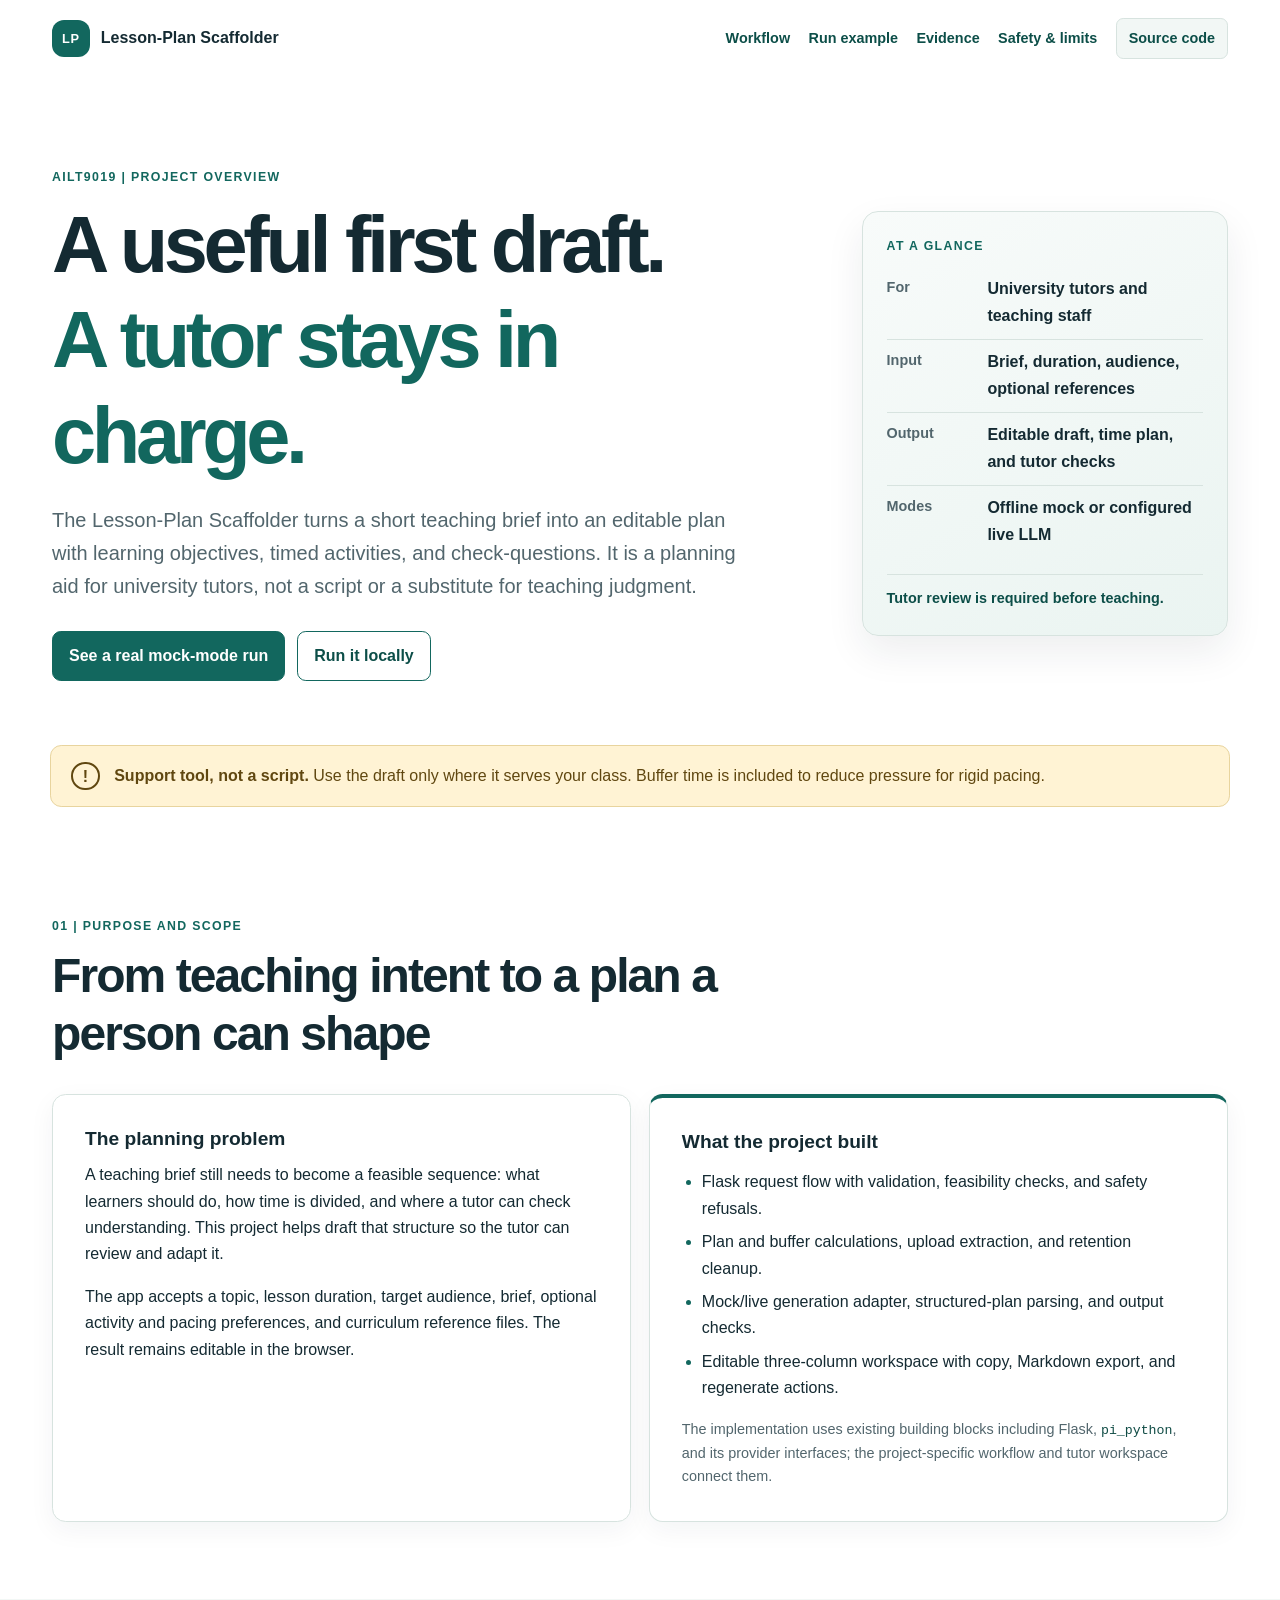
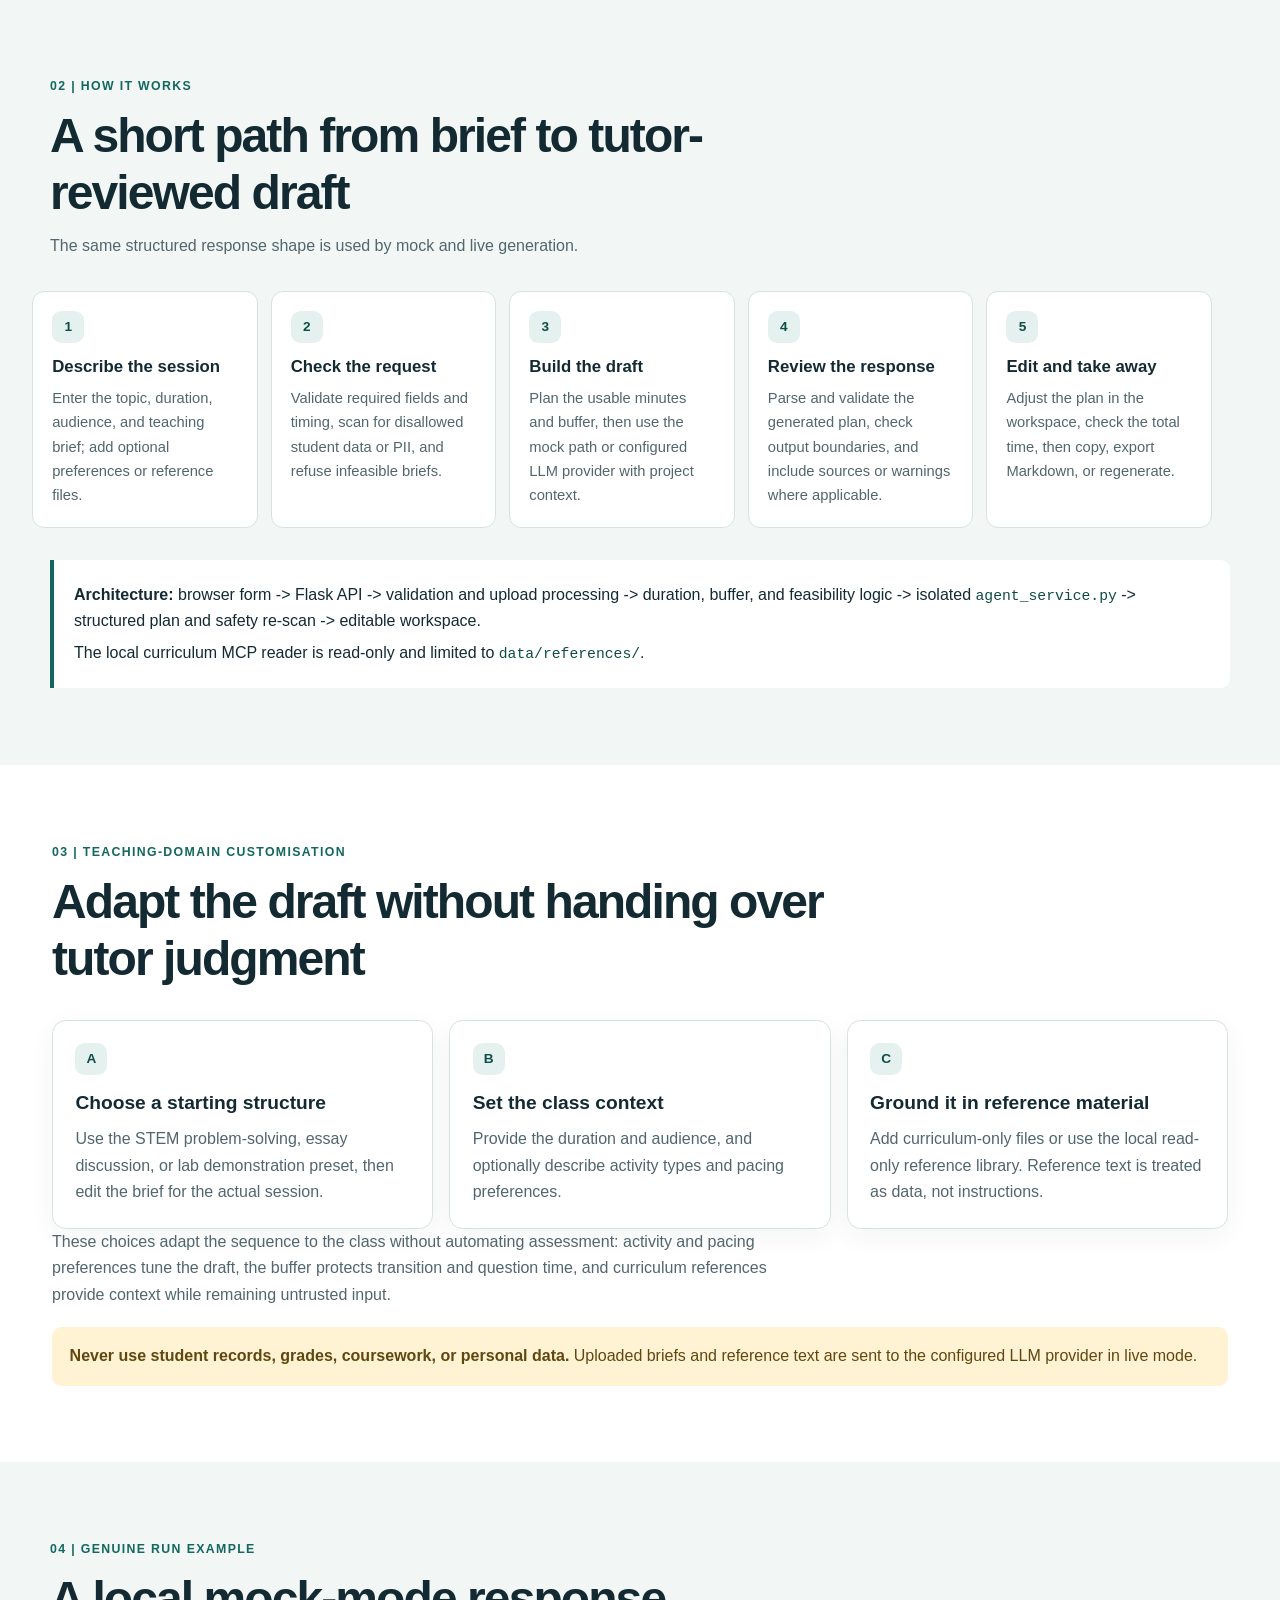
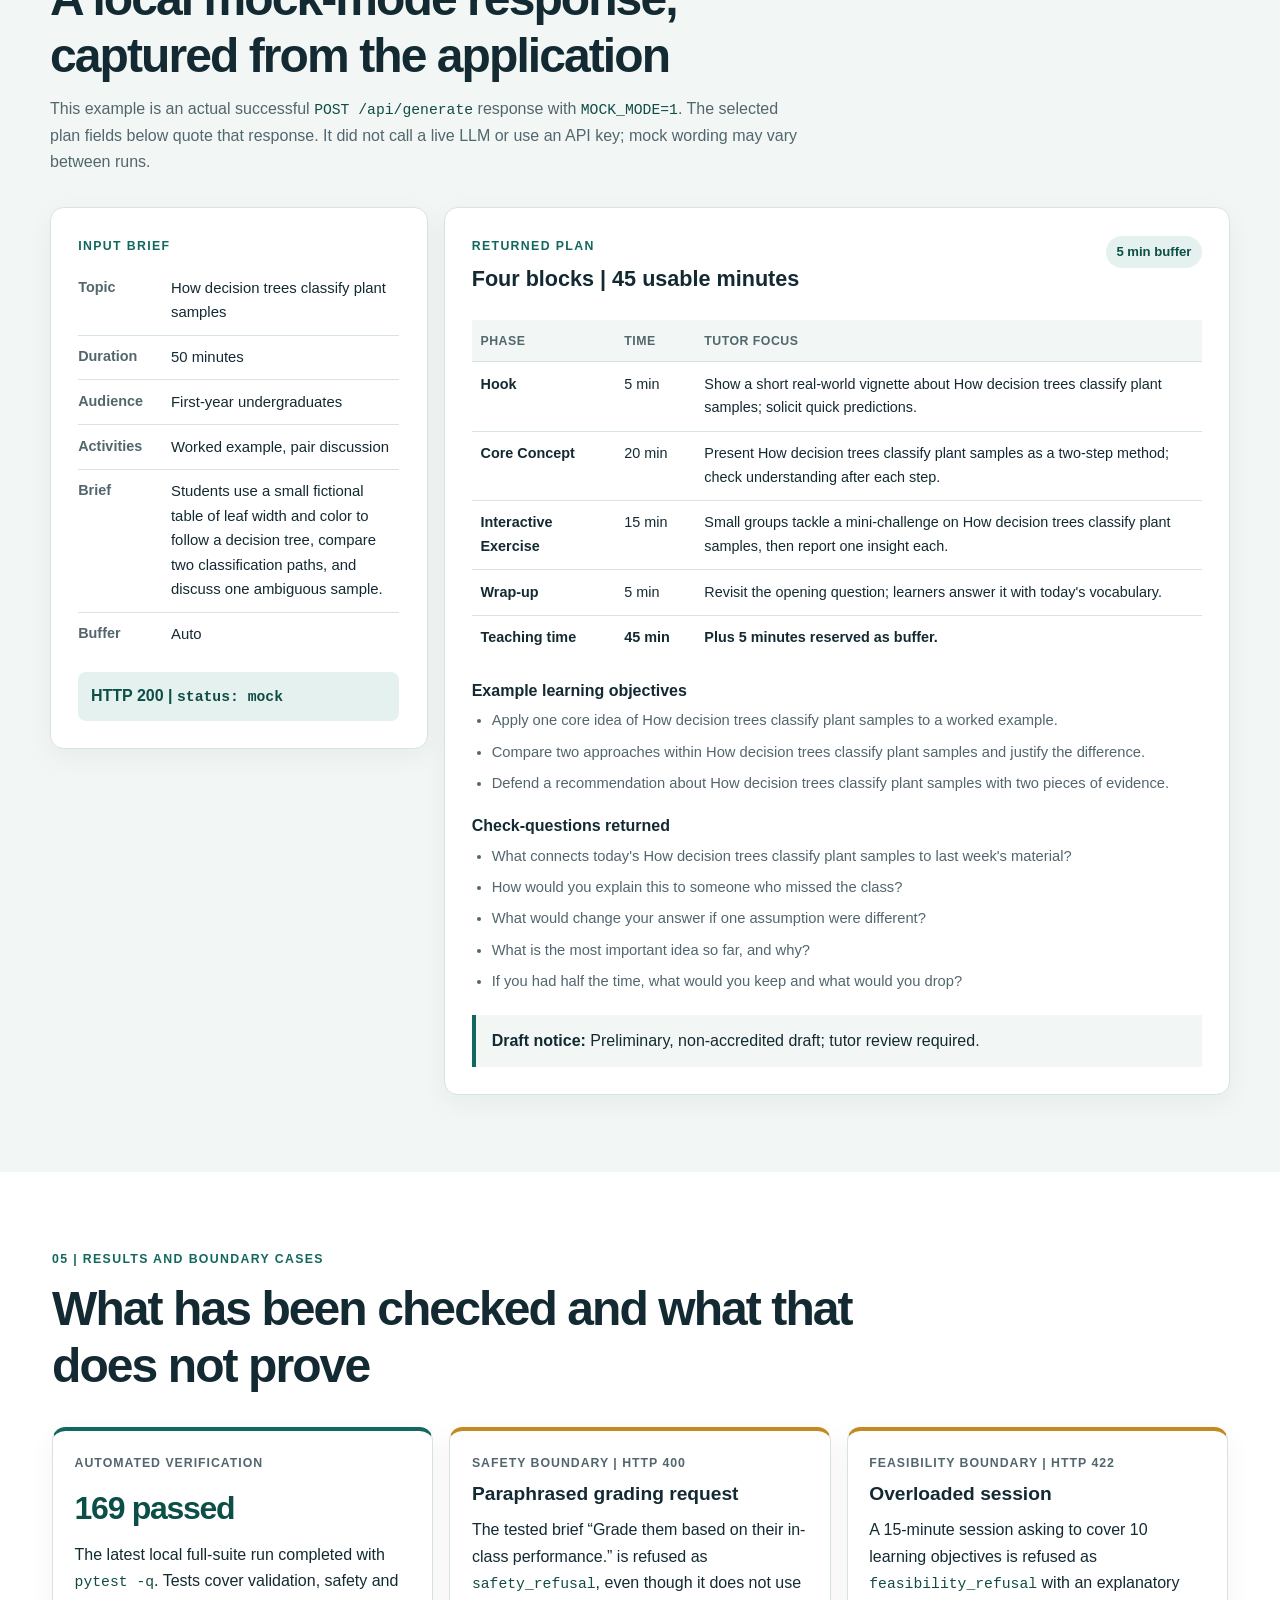
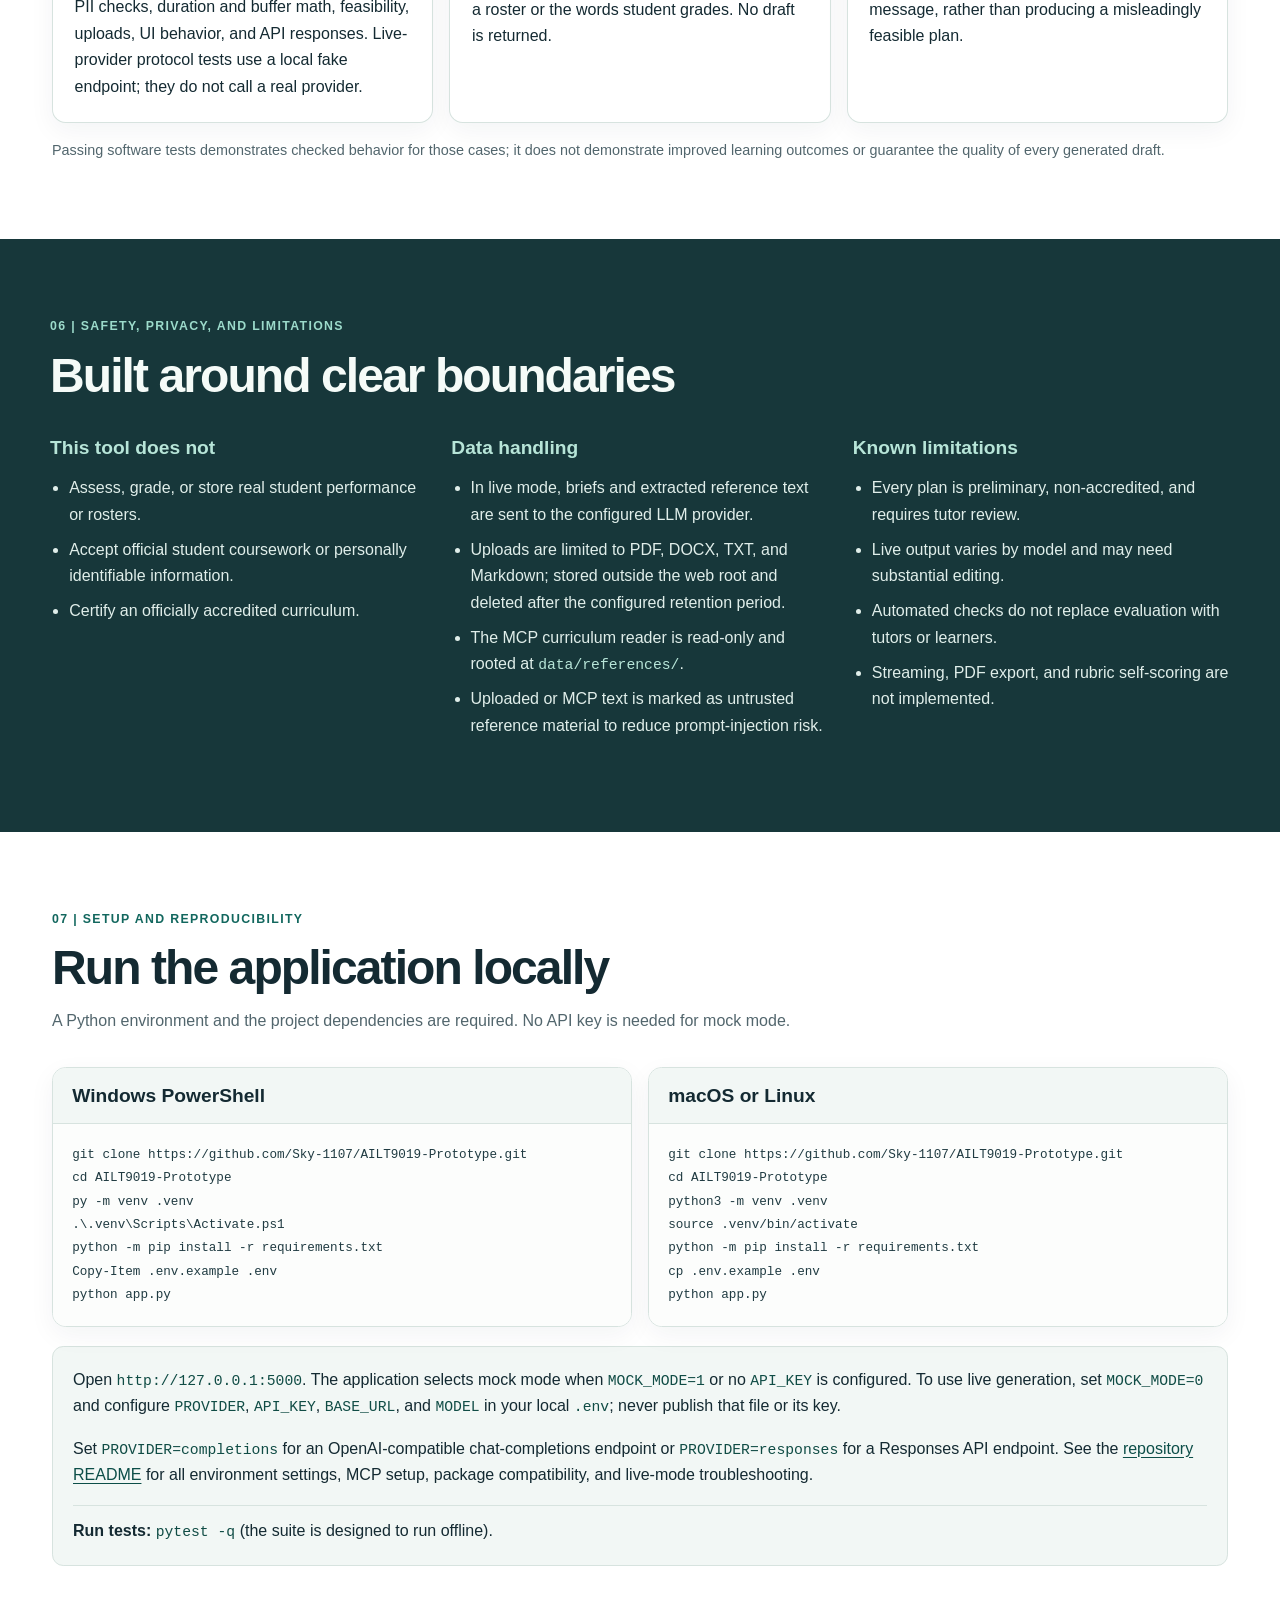
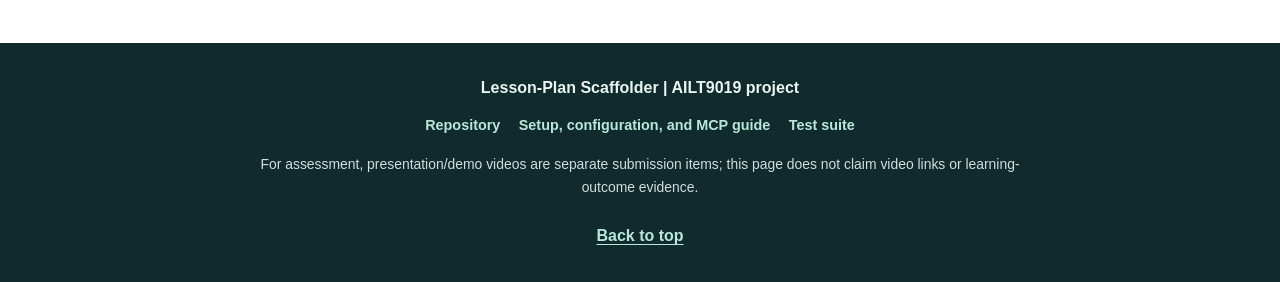
==== docs/index.html @ 17c90f88 "Add styles for documentation and implement live API tests - Created a new CSS file for documentation" ====
<!doctype html>
<html lang="en">
<head>
  <meta charset="utf-8">
  <meta name="viewport" content="width=device-width, initial-scale=1">
  <meta name="description" content="The Lesson-Plan Scaffolder turns a tutor's teaching brief into an editable, preliminary lesson-plan draft.">
  <meta name="theme-color" content="#f4f8f7">
  <title>Lesson-Plan Scaffolder | AILT9019</title>
  <link rel="stylesheet" href="styles.css">
</head>
<body>
  <a class="skip-link" href="#main">Skip to content</a>

  <header class="site-header" id="top">
    <a class="brand" href="#top" aria-label="Lesson-Plan Scaffolder home">
      <span class="brand-mark" aria-hidden="true">LP</span>
      <span>Lesson-Plan Scaffolder</span>
    </a>
    <nav aria-label="Main navigation">
      <a href="#workflow">Workflow</a>
      <a href="#example">Run example</a>
      <a href="#evidence">Evidence</a>
      <a href="#privacy">Safety &amp; limits</a>
      <a class="nav-repo" href="https://github.com/Sky-1107/AILT9019-Prototype">Source code</a>
    </nav>
  </header>

  <main id="main">
    <section class="hero" aria-labelledby="page-title">
      <div class="hero-copy">
        <p class="eyebrow">AILT9019 | Project overview</p>
        <h1 id="page-title">A useful first draft.<br><span>A tutor stays in charge.</span></h1>
        <p class="hero-lede">
          The Lesson-Plan Scaffolder turns a short teaching brief into an editable plan
          with learning objectives, timed activities, and check-questions. It is a
          planning aid for university tutors, not a script or a substitute for teaching
          judgment.
        </p>
        <div class="hero-actions">
          <a class="button button-primary" href="#example">See a real mock-mode run</a>
          <a class="button button-secondary" href="#setup">Run it locally</a>
        </div>
      </div>
      <aside class="hero-card" aria-label="Project at a glance">
        <p class="card-kicker">At a glance</p>
        <dl class="facts">
          <div><dt>For</dt><dd>University tutors and teaching staff</dd></div>
          <div><dt>Input</dt><dd>Brief, duration, audience, optional references</dd></div>
          <div><dt>Output</dt><dd>Editable draft, time plan, and tutor checks</dd></div>
          <div><dt>Modes</dt><dd>Offline mock or configured live LLM</dd></div>
        </dl>
        <p class="hero-card-note">Tutor review is required before teaching.</p>
      </aside>
    </section>

    <section class="notice-bar" aria-label="Important project notice">
      <span class="notice-icon" aria-hidden="true">!</span>
      <p><strong>Support tool, not a script.</strong> Use the draft only where it serves your class. Buffer time is included to reduce pressure for rigid pacing.</p>
    </section>

    <section class="section" id="purpose" aria-labelledby="purpose-title">
      <div class="section-heading">
        <p class="eyebrow">01 | Purpose and scope</p>
        <h2 id="purpose-title">From teaching intent to a plan a person can shape</h2>
      </div>
      <div class="two-column">
        <div class="prose-card">
          <h3>The planning problem</h3>
          <p>
            A teaching brief still needs to become a feasible sequence: what learners
            should do, how time is divided, and where a tutor can check understanding.
            This project helps draft that structure so the tutor can review and adapt it.
          </p>
          <p>
            The app accepts a topic, lesson duration, target audience, brief, optional
            activity and pacing preferences, and curriculum reference files. The result
            remains editable in the browser.
          </p>
        </div>
        <div class="scope-card">
          <h3>What the project built</h3>
          <ul class="check-list">
            <li>Flask request flow with validation, feasibility checks, and safety refusals.</li>
            <li>Plan and buffer calculations, upload extraction, and retention cleanup.</li>
            <li>Mock/live generation adapter, structured-plan parsing, and output checks.</li>
            <li>Editable three-column workspace with copy, Markdown export, and regenerate actions.</li>
          </ul>
          <p class="small-note">
            The implementation uses existing building blocks including Flask,
            <code>pi_python</code>, and its provider interfaces; the project-specific
            workflow and tutor workspace connect them.
          </p>
        </div>
      </div>
    </section>

    <section class="section section-tinted" id="workflow" aria-labelledby="workflow-title">
      <div class="section-heading">
        <p class="eyebrow">02 | How it works</p>
        <h2 id="workflow-title">A short path from brief to tutor-reviewed draft</h2>
        <p class="section-intro">The same structured response shape is used by mock and live generation.</p>
      </div>
      <ol class="workflow">
        <li>
          <span class="step-number">1</span>
          <h3>Describe the session</h3>
          <p>Enter the topic, duration, audience, and teaching brief; add optional preferences or reference files.</p>
        </li>
        <li>
          <span class="step-number">2</span>
          <h3>Check the request</h3>
          <p>Validate required fields and timing, scan for disallowed student data or PII, and refuse infeasible briefs.</p>
        </li>
        <li>
          <span class="step-number">3</span>
          <h3>Build the draft</h3>
          <p>Plan the usable minutes and buffer, then use the mock path or configured LLM provider with project context.</p>
        </li>
        <li>
          <span class="step-number">4</span>
          <h3>Review the response</h3>
          <p>Parse and validate the generated plan, check output boundaries, and include sources or warnings where applicable.</p>
        </li>
        <li>
          <span class="step-number">5</span>
          <h3>Edit and take away</h3>
          <p>Adjust the plan in the workspace, check the total time, then copy, export Markdown, or regenerate.</p>
        </li>
      </ol>
      <div class="pipeline" aria-label="Application architecture">
        <p><strong>Architecture:</strong> browser form -> Flask API -> validation and upload processing -> duration, buffer, and feasibility logic -> isolated <code>agent_service.py</code> -> structured plan and safety re-scan -> editable workspace.</p>
        <p>The local curriculum MCP reader is read-only and limited to <code>data/references/</code>.</p>
      </div>
    </section>

    <section class="section" id="customize" aria-labelledby="customize-title">
      <div class="section-heading">
        <p class="eyebrow">03 | Teaching-domain customisation</p>
        <h2 id="customize-title">Adapt the draft without handing over tutor judgment</h2>
      </div>
      <div class="feature-grid">
        <article class="feature-card">
          <span class="feature-icon" aria-hidden="true">A</span>
          <h3>Choose a starting structure</h3>
          <p>Use the STEM problem-solving, essay discussion, or lab demonstration preset, then edit the brief for the actual session.</p>
        </article>
        <article class="feature-card">
          <span class="feature-icon" aria-hidden="true">B</span>
          <h3>Set the class context</h3>
          <p>Provide the duration and audience, and optionally describe activity types and pacing preferences.</p>
        </article>
        <article class="feature-card">
          <span class="feature-icon" aria-hidden="true">C</span>
          <h3>Ground it in reference material</h3>
          <p>Add curriculum-only files or use the local read-only reference library. Reference text is treated as data, not instructions.</p>
        </article>
      </div>
      <p class="section-intro">
        These choices adapt the sequence to the class without automating assessment:
        activity and pacing preferences tune the draft, the buffer protects transition
        and question time, and curriculum references provide context while remaining
        untrusted input.
      </p>
      <p class="inline-warning"><strong>Never use student records, grades, coursework, or personal data.</strong> Uploaded briefs and reference text are sent to the configured LLM provider in live mode.</p>
    </section>

    <section class="section section-tinted" id="example" aria-labelledby="example-title">
      <div class="section-heading">
        <p class="eyebrow">04 | Genuine run example</p>
        <h2 id="example-title">A local mock-mode response, captured from the application</h2>
        <p class="section-intro">This example is an actual successful <code>POST /api/generate</code> response with <code>MOCK_MODE=1</code>. The selected plan fields below quote that response. It did not call a live LLM or use an API key; mock wording may vary between runs.</p>
      </div>

      <div class="example-layout">
        <article class="example-input">
          <p class="card-kicker">Input brief</p>
          <dl class="input-facts">
            <div><dt>Topic</dt><dd>How decision trees classify plant samples</dd></div>
            <div><dt>Duration</dt><dd>50 minutes</dd></div>
            <div><dt>Audience</dt><dd>First-year undergraduates</dd></div>
            <div><dt>Activities</dt><dd>Worked example, pair discussion</dd></div>
            <div><dt>Brief</dt><dd>Students use a small fictional table of leaf width and color to follow a decision tree, compare two classification paths, and discuss one ambiguous sample.</dd></div>
            <div><dt>Buffer</dt><dd>Auto</dd></div>
          </dl>
          <div class="response-status">HTTP 200 | <code>status: mock</code></div>
        </article>

        <article class="example-output">
          <div class="output-heading">
            <div>
              <p class="card-kicker">Returned plan</p>
              <h3>Four blocks | 45 usable minutes</h3>
            </div>
            <span class="buffer-tag">5 min buffer</span>
          </div>
          <div class="time-table-wrap">
            <table class="time-table">
              <caption class="visually-hidden">Lesson blocks returned by the mock-mode run</caption>
              <thead><tr><th scope="col">Phase</th><th scope="col">Time</th><th scope="col">Tutor focus</th></tr></thead>
              <tbody>
                <tr><th scope="row">Hook</th><td>5 min</td><td>Show a short real-world vignette about How decision trees classify plant samples; solicit quick predictions.</td></tr>
                <tr><th scope="row">Core Concept</th><td>20 min</td><td>Present How decision trees classify plant samples as a two-step method; check understanding after each step.</td></tr>
                <tr><th scope="row">Interactive Exercise</th><td>15 min</td><td>Small groups tackle a mini-challenge on How decision trees classify plant samples, then report one insight each.</td></tr>
                <tr><th scope="row">Wrap-up</th><td>5 min</td><td>Revisit the opening question; learners answer it with today's vocabulary.</td></tr>
              </tbody>
              <tfoot><tr><th scope="row">Teaching time</th><td>45 min</td><td>Plus 5 minutes reserved as buffer.</td></tr></tfoot>
            </table>
          </div>
          <h4>Example learning objectives</h4>
          <ul class="objective-list">
            <li>Apply one core idea of How decision trees classify plant samples to a worked example.</li>
            <li>Compare two approaches within How decision trees classify plant samples and justify the difference.</li>
            <li>Defend a recommendation about How decision trees classify plant samples with two pieces of evidence.</li>
          </ul>
          <h4>Check-questions returned</h4>
          <ul class="question-list">
            <li>What connects today's How decision trees classify plant samples to last week's material?</li>
            <li>How would you explain this to someone who missed the class?</li>
            <li>What would change your answer if one assumption were different?</li>
            <li>What is the most important idea so far, and why?</li>
            <li>If you had half the time, what would you keep and what would you drop?</li>
          </ul>
          <p class="disclaimer"><strong>Draft notice:</strong> Preliminary, non-accredited draft; tutor review required.</p>
        </article>
      </div>
    </section>

    <section class="section" id="evidence" aria-labelledby="evidence-title">
      <div class="section-heading">
        <p class="eyebrow">05 | Results and boundary cases</p>
        <h2 id="evidence-title">What has been checked and what that does not prove</h2>
      </div>
      <div class="evidence-grid">
        <article class="evidence-card evidence-positive">
          <p class="evidence-label">Automated verification</p>
          <p class="evidence-number">169 passed</p>
          <p>The latest local full-suite run completed with <code>pytest -q</code>. Tests cover validation, safety and PII checks, duration and buffer math, feasibility, uploads, UI behavior, and API responses. Live-provider protocol tests use a local fake endpoint; they do not call a real provider.</p>
        </article>
        <article class="evidence-card evidence-boundary">
          <p class="evidence-label">Safety boundary | HTTP 400</p>
          <h3>Paraphrased grading request</h3>
          <p>The tested brief <q>Grade them based on their in-class performance.</q> is refused as <code>safety_refusal</code>, even though it does not use a roster or the words student grades. No draft is returned.</p>
        </article>
        <article class="evidence-card evidence-boundary">
          <p class="evidence-label">Feasibility boundary | HTTP 422</p>
          <h3>Overloaded session</h3>
          <p>A 15-minute session asking to cover 10 learning objectives is refused as <code>feasibility_refusal</code> with an explanatory message, rather than producing a misleadingly feasible plan.</p>
        </article>
      </div>
      <p class="small-note">
        Passing software tests demonstrates checked behavior for those cases; it does not
        demonstrate improved learning outcomes or guarantee the quality of every generated draft.
      </p>
    </section>

    <section class="section section-dark" id="privacy" aria-labelledby="privacy-title">
      <div class="section-heading">
        <p class="eyebrow">06 | Safety, privacy, and limitations</p>
        <h2 id="privacy-title">Built around clear boundaries</h2>
      </div>
      <div class="limits-grid">
        <div>
          <h3>This tool does not</h3>
          <ul>
            <li>Assess, grade, or store real student performance or rosters.</li>
            <li>Accept official student coursework or personally identifiable information.</li>
            <li>Certify an officially accredited curriculum.</li>
          </ul>
        </div>
        <div>
          <h3>Data handling</h3>
          <ul>
            <li>In live mode, briefs and extracted reference text are sent to the configured LLM provider.</li>
            <li>Uploads are limited to PDF, DOCX, TXT, and Markdown; stored outside the web root and deleted after the configured retention period.</li>
            <li>The MCP curriculum reader is read-only and rooted at <code>data/references/</code>.</li>
            <li>Uploaded or MCP text is marked as untrusted reference material to reduce prompt-injection risk.</li>
          </ul>
        </div>
        <div>
          <h3>Known limitations</h3>
          <ul>
            <li>Every plan is preliminary, non-accredited, and requires tutor review.</li>
            <li>Live output varies by model and may need substantial editing.</li>
            <li>Automated checks do not replace evaluation with tutors or learners.</li>
            <li>Streaming, PDF export, and rubric self-scoring are not implemented.</li>
          </ul>
        </div>
      </div>
    </section>

    <section class="section" id="setup" aria-labelledby="setup-title">
      <div class="section-heading">
        <p class="eyebrow">07 | Setup and reproducibility</p>
        <h2 id="setup-title">Run the application locally</h2>
        <p class="section-intro">A Python environment and the project dependencies are required. No API key is needed for mock mode.</p>
      </div>
      <div class="setup-grid">
        <article class="setup-card">
          <h3>Windows PowerShell</h3>
          <pre><code>git clone https://github.com/Sky-1107/AILT9019-Prototype.git
cd AILT9019-Prototype
py -m venv .venv
.\.venv\Scripts\Activate.ps1
python -m pip install -r requirements.txt
Copy-Item .env.example .env
python app.py</code></pre>
        </article>
        <article class="setup-card">
          <h3>macOS or Linux</h3>
          <pre><code>git clone https://github.com/Sky-1107/AILT9019-Prototype.git
cd AILT9019-Prototype
python3 -m venv .venv
source .venv/bin/activate
python -m pip install -r requirements.txt
cp .env.example .env
python app.py</code></pre>
        </article>
      </div>
      <div class="setup-notes">
        <p>Open <code>http://127.0.0.1:5000</code>. The application selects mock mode when <code>MOCK_MODE=1</code> or no <code>API_KEY</code> is configured. To use live generation, set <code>MOCK_MODE=0</code> and configure <code>PROVIDER</code>, <code>API_KEY</code>, <code>BASE_URL</code>, and <code>MODEL</code> in your local <code>.env</code>; never publish that file or its key.</p>
        <p>Set <code>PROVIDER=completions</code> for an OpenAI-compatible chat-completions endpoint or <code>PROVIDER=responses</code> for a Responses API endpoint. See the <a href="https://github.com/Sky-1107/AILT9019-Prototype/blob/main/README.md">repository README</a> for all environment settings, MCP setup, package compatibility, and live-mode troubleshooting.</p>
        <p class="test-command"><strong>Run tests:</strong> <code>pytest -q</code> (the suite is designed to run offline).</p>
      </div>
    </section>
  </main>

  <footer class="site-footer">
    <p>Lesson-Plan Scaffolder | AILT9019 project</p>
    <div class="footer-links">
      <a href="https://github.com/Sky-1107/AILT9019-Prototype">Repository</a>
      <a href="https://github.com/Sky-1107/AILT9019-Prototype/blob/main/README.md">Setup, configuration, and MCP guide</a>
      <a href="https://github.com/Sky-1107/AILT9019-Prototype/tree/main/tests">Test suite</a>
    </div>
    <p class="footer-note">For assessment, presentation/demo videos are separate submission items; this page does not claim video links or learning-outcome evidence.</p>
    <a class="back-to-top" href="#top">Back to top</a>
  </footer>
</body>
</html>
---- docs/styles.css ----
:root {
  color-scheme: light;
  --ink: #142a32;
  --muted: #52666d;
  --brand: #12675e;
  --brand-dark: #0c4e48;
  --brand-soft: #e5f1ee;
  --paper: #ffffff;
  --wash: #f2f7f5;
  --line: #d7e3df;
  --warning: #fff3d4;
  --warning-ink: #604710;
  --focus: #e28d19;
  --shadow: 0 16px 38px rgb(20 42 50 / 8%);
  font-family: "Segoe UI", "Helvetica Neue", Arial, sans-serif;
}

* {
  box-sizing: border-box;
}

html {
  scroll-behavior: smooth;
}

body {
  margin: 0;
  background: var(--paper);
  color: var(--ink);
  font-size: 1rem;
  line-height: 1.65;
}

a {
  color: var(--brand-dark);
  text-underline-offset: 0.18em;
}

a:hover {
  color: #083c37;
}

a:focus-visible,
button:focus-visible {
  outline: 3px solid var(--focus);
  outline-offset: 3px;
}

code,
pre {
  font-family: Consolas, "Liberation Mono", monospace;
}

code {
  overflow-wrap: anywhere;
  color: #104c45;
  font-size: 0.92em;
}

.skip-link {
  position: absolute;
  z-index: 5;
  top: 0.6rem;
  left: 0.6rem;
  padding: 0.55rem 0.8rem;
  transform: translateY(-160%);
  border-radius: 0.4rem;
  background: var(--ink);
  color: white;
}

.skip-link:focus {
  transform: translateY(0);
}

.site-header {
  display: flex;
  align-items: center;
  justify-content: space-between;
  gap: 1.5rem;
  max-width: 1240px;
  margin: 0 auto;
  padding: 1.15rem 2rem;
}

.brand {
  display: inline-flex;
  align-items: center;
  gap: 0.7rem;
  color: var(--ink);
  font-size: 1rem;
  font-weight: 750;
  text-decoration: none;
  white-space: nowrap;
}

.brand-mark {
  display: grid;
  width: 2.35rem;
  height: 2.35rem;
  place-items: center;
  border-radius: 0.75rem;
  background: var(--brand);
  color: white;
  font-size: 0.8rem;
  letter-spacing: 0.04em;
}

.site-header nav,
.footer-links {
  display: flex;
  flex-wrap: wrap;
  align-items: center;
  gap: 0.5rem 1.15rem;
}

.site-header nav a,
.footer-links a {
  font-size: 0.9rem;
  font-weight: 650;
  text-decoration: none;
}

.site-header nav .nav-repo {
  padding: 0.45rem 0.75rem;
  border: 1px solid var(--line);
  border-radius: 0.45rem;
  background: var(--wash);
}

.hero {
  display: grid;
  grid-template-columns: minmax(0, 1.4fr) minmax(250px, 0.7fr);
  align-items: center;
  gap: clamp(2rem, 6vw, 5.5rem);
  max-width: 1240px;
  margin: 0 auto;
  padding: clamp(3rem, 7vw, 6.4rem) 2rem 4rem;
}

.eyebrow,
.card-kicker {
  margin: 0 0 0.65rem;
  color: var(--brand);
  font-size: 0.77rem;
  font-weight: 800;
  letter-spacing: 0.11em;
  text-transform: uppercase;
}

h1,
h2,
h3,
h4,
p {
  margin-top: 0;
}

h1,
h2,
h3,
h4 {
  line-height: 1.2;
}

h1 {
  max-width: 820px;
  margin-bottom: 1.3rem;
  font-size: clamp(2.5rem, 6.2vw, 5rem);
  letter-spacing: -0.055em;
}

h1 span {
  color: var(--brand);
}

.hero-lede {
  max-width: 700px;
  margin-bottom: 1.8rem;
  color: var(--muted);
  font-size: clamp(1.05rem, 1.6vw, 1.25rem);
}

.hero-actions {
  display: flex;
  flex-wrap: wrap;
  gap: 0.75rem;
}

.button {
  display: inline-flex;
  min-height: 2.85rem;
  align-items: center;
  justify-content: center;
  padding: 0.65rem 1rem;
  border: 1px solid var(--brand);
  border-radius: 0.55rem;
  font-weight: 700;
  text-align: center;
  text-decoration: none;
}

.button-primary {
  background: var(--brand);
  color: white;
}

.button-primary:hover {
  background: var(--brand-dark);
  color: white;
}

.button-secondary {
  background: white;
  color: var(--brand-dark);
}

.button-secondary:hover {
  background: var(--brand-soft);
}

.hero-card {
  padding: 1.5rem;
  border: 1px solid var(--line);
  border-radius: 1rem;
  background: linear-gradient(150deg, #f8fbfa, #eaf4f1);
  box-shadow: var(--shadow);
}

.facts,
.input-facts {
  margin: 0;
}

.facts div,
.input-facts div {
  display: grid;
  grid-template-columns: 5.5rem 1fr;
  gap: 0.8rem;
  padding: 0.6rem 0;
  border-bottom: 1px solid var(--line);
}

.facts div:last-child,
.input-facts div:last-child {
  border-bottom: 0;
}

dt {
  color: var(--muted);
  font-size: 0.9rem;
  font-weight: 700;
}

dd {
  margin: 0;
  font-weight: 600;
}

.hero-card-note {
  margin: 1rem 0 0;
  padding-top: 0.8rem;
  border-top: 1px solid var(--line);
  color: var(--brand-dark);
  font-size: 0.9rem;
  font-weight: 700;
}

.notice-bar {
  display: flex;
  align-items: center;
  gap: 0.9rem;
  max-width: 1180px;
  margin: 0 auto 2rem;
  padding: 1rem 1.25rem;
  border: 1px solid #e8d49e;
  border-radius: 0.7rem;
  background: var(--warning);
  color: var(--warning-ink);
}

.notice-bar p {
  margin: 0;
}

.notice-icon {
  display: grid;
  width: 1.8rem;
  height: 1.8rem;
  flex: 0 0 auto;
  place-items: center;
  border: 2px solid currentColor;
  border-radius: 50%;
  font-weight: 800;
}

.section {
  max-width: 1240px;
  margin: 0 auto;
  padding: clamp(3.2rem, 6vw, 5.4rem) 2rem;
  scroll-margin-top: 1rem;
}

.section-tinted {
  max-width: none;
  background: var(--wash);
}

.section-tinted > * {
  max-width: 1180px;
  margin-right: auto;
  margin-left: auto;
}

.section-heading {
  margin-bottom: 2rem;
}

.section-heading h2 {
  max-width: 820px;
  margin-bottom: 0.7rem;
  font-size: clamp(1.9rem, 4vw, 3rem);
  letter-spacing: -0.04em;
}

.section-intro {
  max-width: 760px;
  margin-bottom: 0;
  color: var(--muted);
}

.two-column {
  display: grid;
  grid-template-columns: repeat(2, minmax(0, 1fr));
  gap: 1.1rem;
}

.prose-card,
.scope-card,
.feature-card,
.example-input,
.example-output,
.evidence-card,
.setup-card {
  border: 1px solid var(--line);
  border-radius: 0.85rem;
  background: white;
  box-shadow: 0 8px 26px rgb(20 42 50 / 5%);
}

.prose-card,
.scope-card {
  padding: clamp(1.2rem, 3vw, 2rem);
}

.prose-card p:last-child,
.scope-card p:last-child {
  margin-bottom: 0;
}

.scope-card {
  border-top: 4px solid var(--brand);
}

h3 {
  margin-bottom: 0.75rem;
  font-size: 1.2rem;
}

.check-list,
.question-list,
.objective-list {
  padding-left: 1.25rem;
}

.check-list li,
.question-list li,
.objective-list li {
  margin: 0.45rem 0;
}

.check-list li::marker {
  color: var(--brand);
}

.small-note {
  margin: 1rem 0 0;
  color: var(--muted);
  font-size: 0.9rem;
}

.workflow {
  display: grid;
  grid-template-columns: repeat(5, minmax(0, 1fr));
  gap: 0.8rem;
  margin: 2rem 0;
  padding: 0;
  list-style: none;
}

.workflow li {
  min-height: 12.5rem;
  padding: 1.2rem;
  border: 1px solid var(--line);
  border-radius: 0.75rem;
  background: white;
}

.workflow h3 {
  margin: 0.85rem 0 0.55rem;
  font-size: 1.05rem;
}

.workflow p {
  margin: 0;
  color: var(--muted);
  font-size: 0.92rem;
}

.step-number,
.feature-icon {
  display: inline-grid;
  width: 2rem;
  height: 2rem;
  place-items: center;
  border-radius: 0.6rem;
  background: var(--brand-soft);
  color: var(--brand-dark);
  font-size: 0.85rem;
  font-weight: 800;
}

.pipeline {
  padding: 1.1rem 1.25rem;
  border-left: 4px solid var(--brand);
  border-radius: 0 0.6rem 0.6rem 0;
  background: white;
}

.pipeline p {
  margin: 0.3rem 0;
}

.feature-grid {
  display: grid;
  grid-template-columns: repeat(3, minmax(0, 1fr));
  gap: 1rem;
}

.feature-card {
  padding: 1.4rem;
}

.feature-card h3 {
  margin-top: 1rem;
}

.feature-card p {
  margin-bottom: 0;
  color: var(--muted);
}

.inline-warning {
  margin: 1.2rem 0 0;
  padding: 1rem 1.1rem;
  border-radius: 0.6rem;
  background: var(--warning);
  color: var(--warning-ink);
}

.example-layout {
  display: grid;
  grid-template-columns: minmax(260px, 0.72fr) minmax(0, 1.5fr);
  align-items: start;
  gap: 1rem;
}

.example-input,
.example-output {
  padding: clamp(1.1rem, 2.5vw, 1.7rem);
}

.input-facts div {
  grid-template-columns: 5rem 1fr;
  align-items: start;
}

.input-facts dd {
  font-size: 0.93rem;
  font-weight: 500;
}

.response-status {
  margin-top: 1rem;
  padding: 0.7rem 0.8rem;
  border-radius: 0.5rem;
  background: var(--brand-soft);
  color: var(--brand-dark);
  font-weight: 750;
}

.response-status span {
  margin-right: 0.35rem;
}

.output-heading {
  display: flex;
  align-items: flex-start;
  justify-content: space-between;
  gap: 1rem;
}

.output-heading h3 {
  font-size: 1.35rem;
}

.buffer-tag {
  flex: 0 0 auto;
  padding: 0.35rem 0.65rem;
  border-radius: 999px;
  background: var(--brand-soft);
  color: var(--brand-dark);
  font-size: 0.82rem;
  font-weight: 750;
}

.time-table-wrap {
  overflow-x: auto;
  margin: 1rem 0 1.3rem;
}

.time-table {
  width: 100%;
  border-collapse: collapse;
  font-size: 0.9rem;
}

.time-table th,
.time-table td {
  padding: 0.65rem 0.55rem;
  border-bottom: 1px solid var(--line);
  text-align: left;
  vertical-align: top;
}

.time-table thead th {
  background: var(--wash);
  color: var(--muted);
  font-size: 0.77rem;
  letter-spacing: 0.04em;
  text-transform: uppercase;
}

.time-table tbody th,
.time-table tfoot th {
  min-width: 8rem;
}

.time-table td:nth-child(2) {
  min-width: 5rem;
  white-space: nowrap;
}

.time-table tfoot th,
.time-table tfoot td {
  border-bottom: 0;
  font-weight: 750;
}

.example-output h4 {
  margin: 1.3rem 0 0.5rem;
  font-size: 1rem;
}

.objective-list,
.question-list {
  margin: 0;
  color: var(--muted);
  font-size: 0.92rem;
}

.disclaimer {
  margin: 1.35rem 0 0;
  padding: 0.8rem 1rem;
  border-left: 4px solid var(--brand);
  background: var(--wash);
}

.evidence-grid {
  display: grid;
  grid-template-columns: repeat(3, minmax(0, 1fr));
  gap: 1rem;
}

.evidence-card {
  padding: 1.35rem;
}

.evidence-card p:last-child {
  margin-bottom: 0;
}

.evidence-positive {
  border-top: 4px solid var(--brand);
}

.evidence-boundary {
  border-top: 4px solid #c48a21;
}

.evidence-label {
  margin-bottom: 0.6rem;
  color: var(--muted);
  font-size: 0.77rem;
  font-weight: 800;
  letter-spacing: 0.08em;
  text-transform: uppercase;
}

.evidence-number {
  margin-bottom: 0.4rem;
  color: var(--brand-dark);
  font-size: 2rem;
  font-weight: 800;
  letter-spacing: -0.04em;
}

.section-dark {
  max-width: none;
  background: #17373a;
  color: #f5fbf8;
}

.section-dark > * {
  max-width: 1180px;
  margin-right: auto;
  margin-left: auto;
}

.section-dark .eyebrow {
  color: #9cdbcb;
}

.limits-grid {
  display: grid;
  grid-template-columns: repeat(3, minmax(0, 1fr));
  gap: 1.5rem;
}

.limits-grid h3 {
  color: #b7e5d8;
}

.limits-grid ul {
  padding-left: 1.2rem;
  color: #e0eeea;
}

.limits-grid li {
  margin: 0.55rem 0;
}

.section-dark code {
  color: #b7e5d8;
}

.setup-grid {
  display: grid;
  grid-template-columns: repeat(2, minmax(0, 1fr));
  gap: 1rem;
}

.setup-card {
  overflow: hidden;
}

.setup-card h3 {
  margin: 0;
  padding: 1rem 1.2rem;
  border-bottom: 1px solid var(--line);
  background: var(--wash);
}

pre {
  overflow-x: auto;
  margin: 0;
  padding: 1.2rem;
  background: #fcfdfc;
  color: #203b42;
  font-size: 0.86rem;
  line-height: 1.7;
  tab-size: 2;
}

pre code {
  color: inherit;
}

.setup-notes {
  margin-top: 1.2rem;
  padding: 1.25rem;
  border: 1px solid var(--line);
  border-radius: 0.7rem;
  background: var(--wash);
}

.setup-notes p:last-child {
  margin-bottom: 0;
}

.test-command {
  padding-top: 0.8rem;
  border-top: 1px solid var(--line);
}

.site-footer {
  padding: 2rem;
  background: #102a2e;
  color: #eaf4f0;
  text-align: center;
}

.site-footer > p:first-child {
  margin-bottom: 0.8rem;
  font-weight: 750;
}

.footer-links {
  justify-content: center;
  margin: 0.8rem 0;
}

.footer-links a,
.back-to-top {
  color: #b9e8d9;
}

.footer-note {
  max-width: 800px;
  margin: 1rem auto;
  color: #d0dfda;
  font-size: 0.87rem;
}

.back-to-top {
  display: inline-block;
  margin-top: 0.5rem;
  font-weight: 700;
}

.visually-hidden {
  position: absolute;
  width: 1px;
  height: 1px;
  overflow: hidden;
  clip: rect(0, 0, 0, 0);
  white-space: nowrap;
  clip-path: inset(50%);
}

@media (max-width: 900px) {
  .site-header {
    align-items: flex-start;
    flex-direction: column;
  }

  .hero {
    grid-template-columns: 1fr;
    padding-top: 3.5rem;
  }

  .hero-card {
    max-width: 620px;
  }

  .workflow {
    grid-template-columns: repeat(2, minmax(0, 1fr));
  }

  .workflow li:last-child {
    grid-column: 1 / -1;
  }

  .example-layout {
    grid-template-columns: minmax(0, 1fr);
  }
}

@media (max-width: 640px) {
  .site-header,
  .hero,
  .section {
    padding-right: 1.1rem;
    padding-left: 1.1rem;
  }

  .site-header nav {
    gap: 0.45rem 0.85rem;
  }

  .site-header nav a {
    font-size: 0.83rem;
  }

  .hero {
    padding-top: 2.6rem;
    padding-bottom: 2.6rem;
  }

  .notice-bar {
    align-items: flex-start;
    margin: 0 1rem 1rem;
  }

  .two-column,
  .feature-grid,
  .evidence-grid,
  .limits-grid,
  .setup-grid {
    grid-template-columns: 1fr;
  }

  .workflow {
    grid-template-columns: 1fr;
  }

  .workflow li,
  .workflow li:last-child {
    min-height: auto;
    grid-column: auto;
  }

  .output-heading {
    flex-direction: column;
  }

  .time-table {
    min-width: 610px;
  }

  .site-footer {
    padding-right: 1.1rem;
    padding-left: 1.1rem;
  }
}

@media (prefers-reduced-motion: reduce) {
  html {
    scroll-behavior: auto;
  }
}
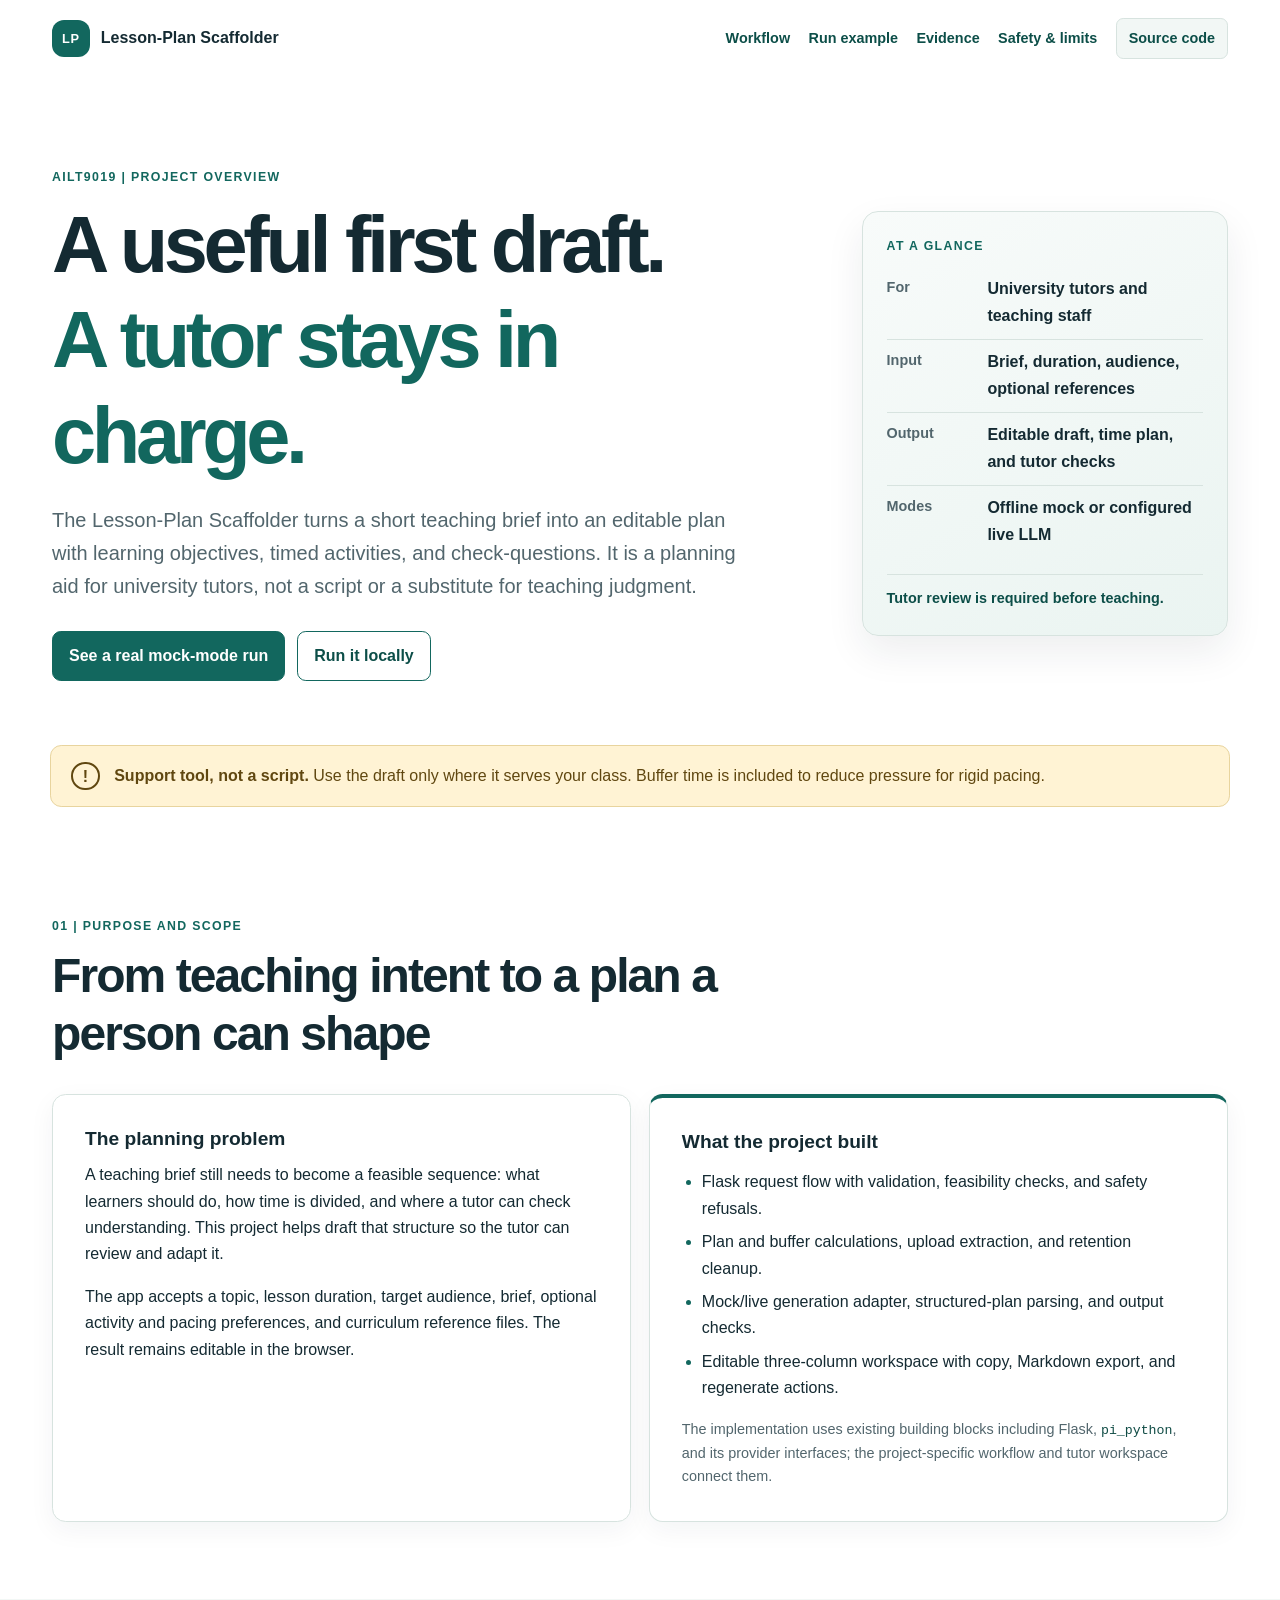
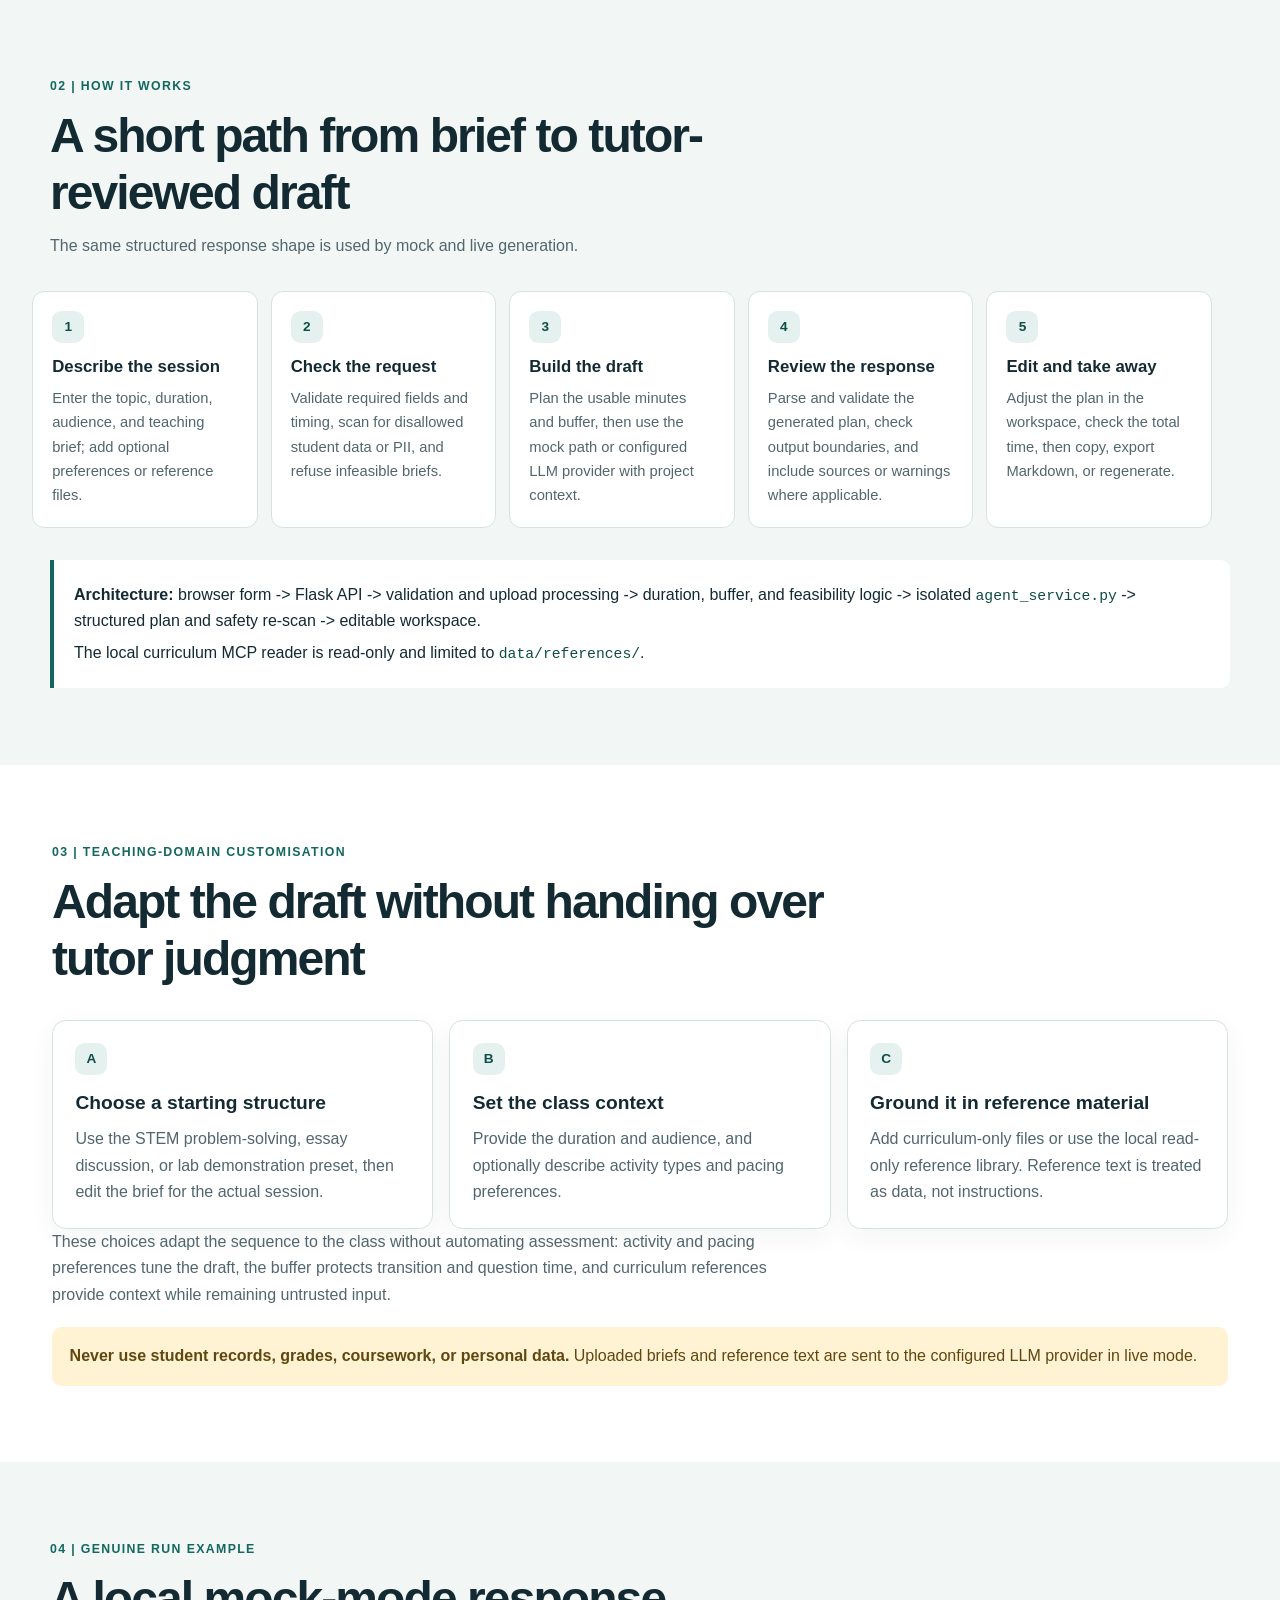
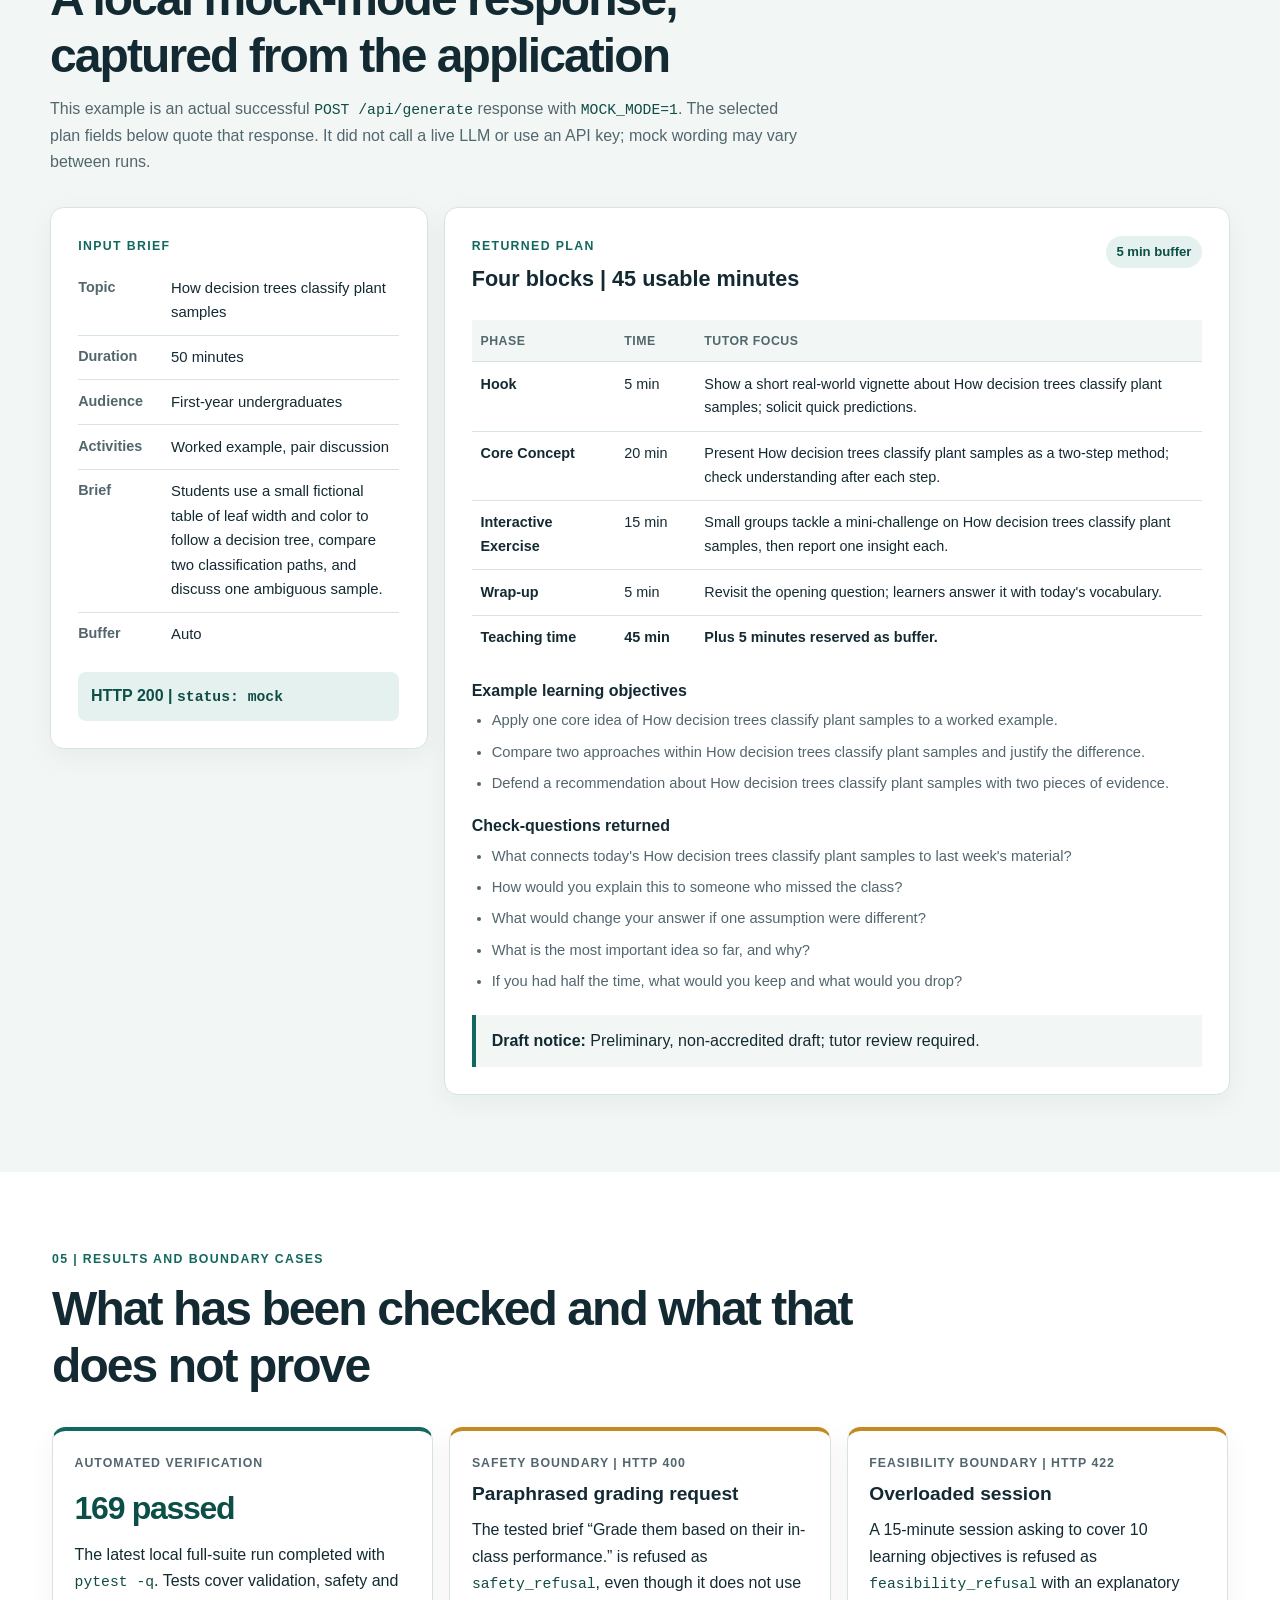
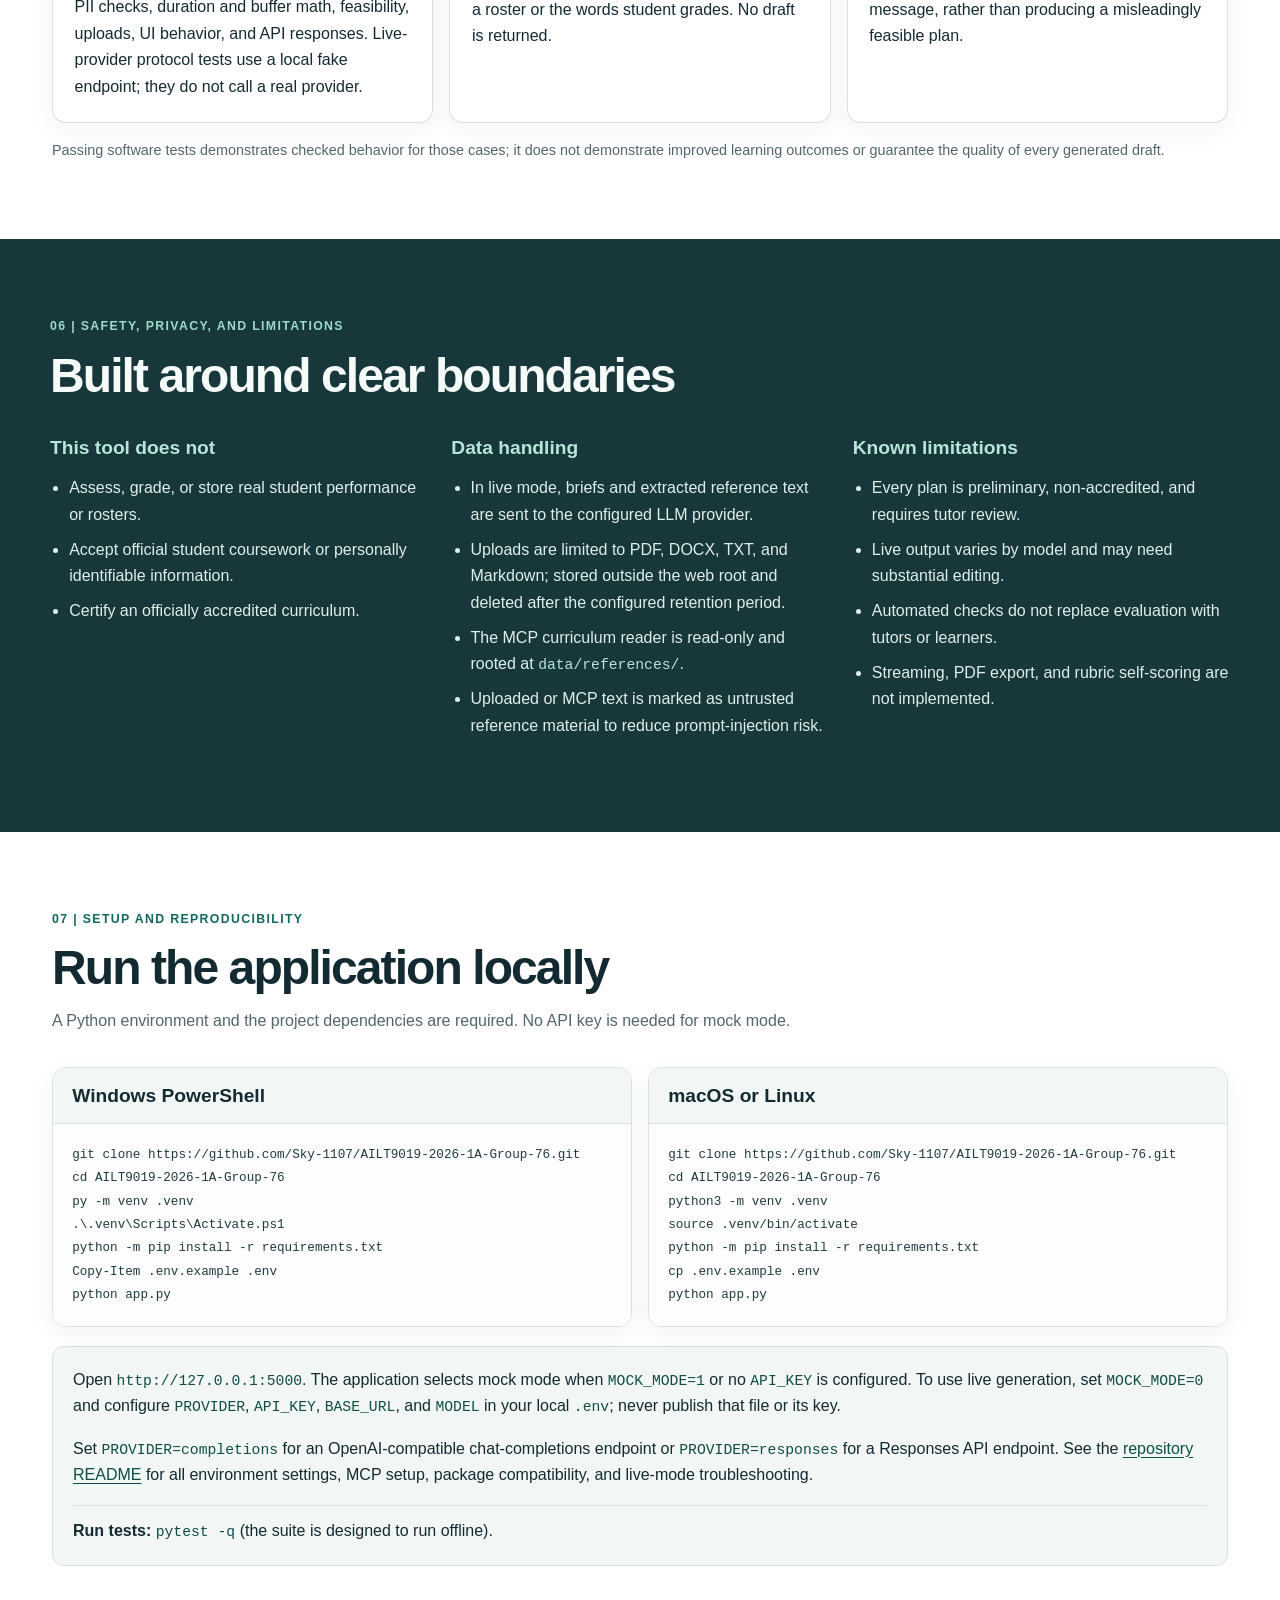
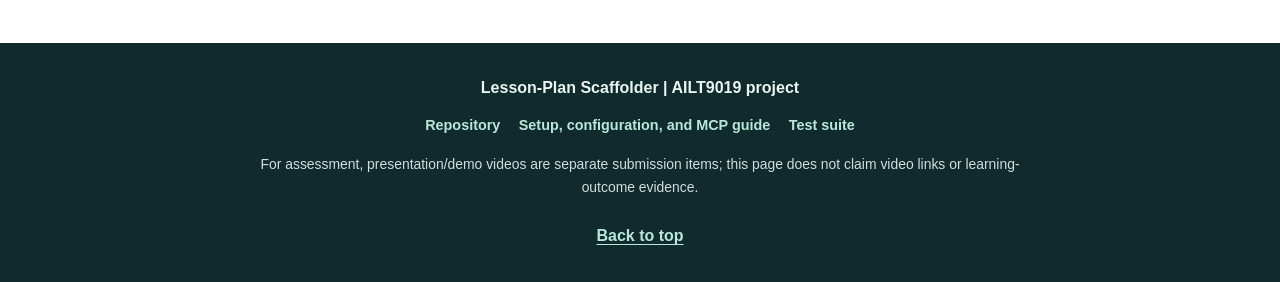
==== commit 8a0bc378: "minor update on documentation" ====
--- a/docs/index.html
+++ b/docs/index.html
@@ -21,7 +21,7 @@
       <a href="#example">Run example</a>
       <a href="#evidence">Evidence</a>
       <a href="#privacy">Safety &amp; limits</a>
-      <a class="nav-repo" href="https://github.com/Sky-1107/AILT9019-Prototype">Source code</a>
+      <a class="nav-repo" href="https://github.com/Sky-1107/AILT9019-2026-1A-Group-76">Source code</a>
     </nav>
   </header>
 
@@ -297,8 +297,8 @@
       <div class="setup-grid">
         <article class="setup-card">
           <h3>Windows PowerShell</h3>
-          <pre><code>git clone https://github.com/Sky-1107/AILT9019-Prototype.git
-cd AILT9019-Prototype
+          <pre><code>git clone https://github.com/Sky-1107/AILT9019-2026-1A-Group-76.git
+cd AILT9019-2026-1A-Group-76
 py -m venv .venv
 .\.venv\Scripts\Activate.ps1
 python -m pip install -r requirements.txt
@@ -307,8 +307,8 @@
         </article>
         <article class="setup-card">
           <h3>macOS or Linux</h3>
-          <pre><code>git clone https://github.com/Sky-1107/AILT9019-Prototype.git
-cd AILT9019-Prototype
+          <pre><code>git clone https://github.com/Sky-1107/AILT9019-2026-1A-Group-76.git
+cd AILT9019-2026-1A-Group-76
 python3 -m venv .venv
 source .venv/bin/activate
 python -m pip install -r requirements.txt
@@ -318,7 +318,7 @@
       </div>
       <div class="setup-notes">
         <p>Open <code>http://127.0.0.1:5000</code>. The application selects mock mode when <code>MOCK_MODE=1</code> or no <code>API_KEY</code> is configured. To use live generation, set <code>MOCK_MODE=0</code> and configure <code>PROVIDER</code>, <code>API_KEY</code>, <code>BASE_URL</code>, and <code>MODEL</code> in your local <code>.env</code>; never publish that file or its key.</p>
-        <p>Set <code>PROVIDER=completions</code> for an OpenAI-compatible chat-completions endpoint or <code>PROVIDER=responses</code> for a Responses API endpoint. See the <a href="https://github.com/Sky-1107/AILT9019-Prototype/blob/main/README.md">repository README</a> for all environment settings, MCP setup, package compatibility, and live-mode troubleshooting.</p>
+        <p>Set <code>PROVIDER=completions</code> for an OpenAI-compatible chat-completions endpoint or <code>PROVIDER=responses</code> for a Responses API endpoint. See the <a href="https://github.com/Sky-1107/AILT9019-2026-1A-Group-76/blob/main/README.md">repository README</a> for all environment settings, MCP setup, package compatibility, and live-mode troubleshooting.</p>
         <p class="test-command"><strong>Run tests:</strong> <code>pytest -q</code> (the suite is designed to run offline).</p>
       </div>
     </section>
@@ -327,9 +327,9 @@
   <footer class="site-footer">
     <p>Lesson-Plan Scaffolder | AILT9019 project</p>
     <div class="footer-links">
-      <a href="https://github.com/Sky-1107/AILT9019-Prototype">Repository</a>
-      <a href="https://github.com/Sky-1107/AILT9019-Prototype/blob/main/README.md">Setup, configuration, and MCP guide</a>
-      <a href="https://github.com/Sky-1107/AILT9019-Prototype/tree/main/tests">Test suite</a>
+      <a href="https://github.com/Sky-1107/AILT9019-2026-1A-Group-76">Repository</a>
+      <a href="https://github.com/Sky-1107/AILT9019-2026-1A-Group-76/blob/main/README.md">Setup, configuration, and MCP guide</a>
+      <a href="https://github.com/Sky-1107/AILT9019-2026-1A-Group-76/tree/main/tests">Test suite</a>
     </div>
     <p class="footer-note">For assessment, presentation/demo videos are separate submission items; this page does not claim video links or learning-outcome evidence.</p>
     <a class="back-to-top" href="#top">Back to top</a>
